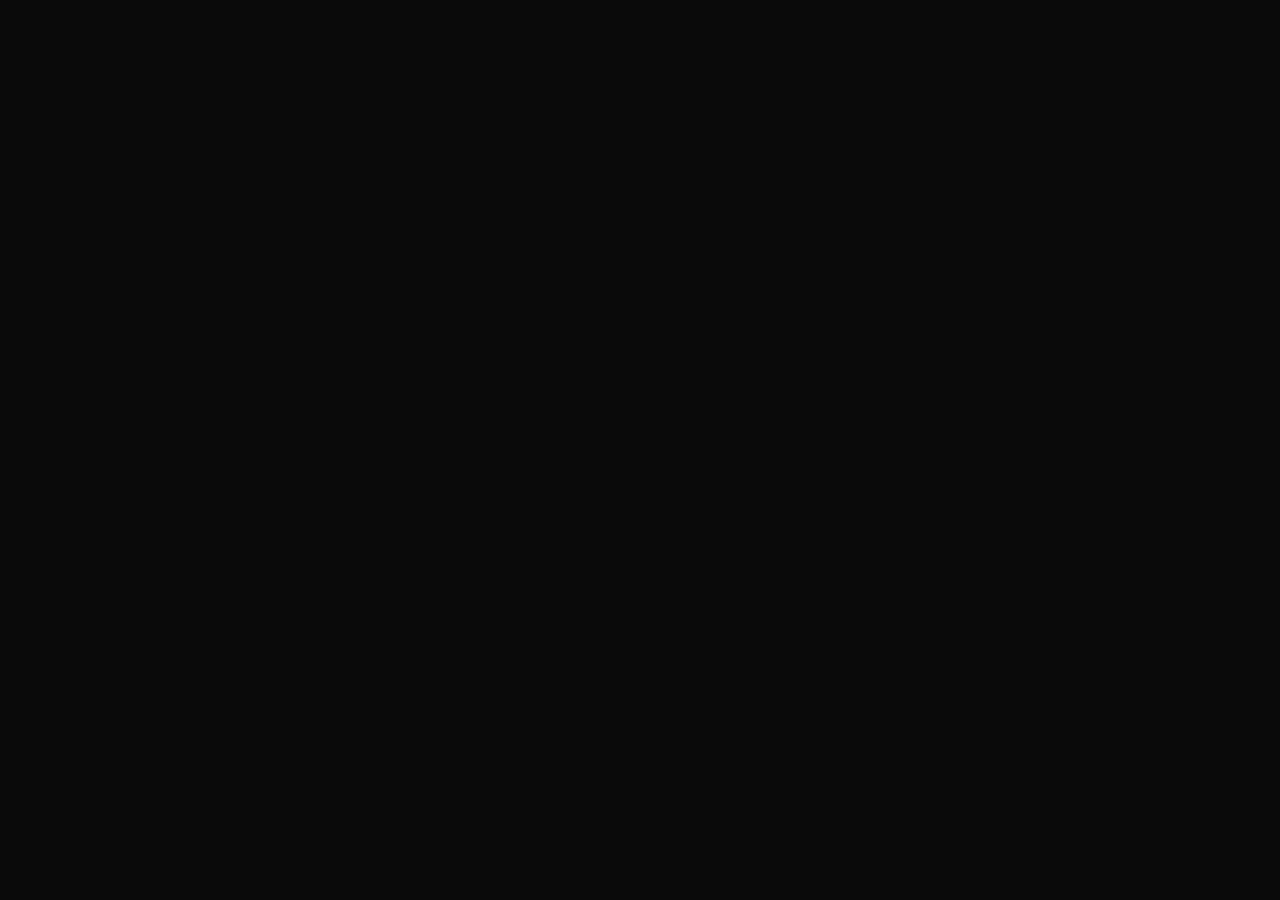
==== OneDrive/Desktop/BaoGiaTrustBackLink/index.html @ f2954e38 "feat(01-01): design tokens, folder structure, index.html scaffold - assets/css/base.css: all CSS cus" ====
<!DOCTYPE html>
<html lang="vi">
<head>
  <meta charset="UTF-8">
  <meta name="viewport" content="width=device-width, initial-scale=1.0">
  <title>TrustBackLink — Báo Giá Dịch Vụ SEO</title>
  <link rel="preconnect" href="https://fonts.googleapis.com">
  <link rel="preconnect" href="https://fonts.gstatic.com" crossorigin>
  <link rel="stylesheet" href="https://fonts.googleapis.com/css2?family=Playfair+Display:wght@700&family=Be+Vietnam+Pro:wght@400;600&display=swap">
  <link rel="stylesheet" href="./assets/css/base.css">
</head>
<body>
  <!-- Phase 2 adds all content here -->
</body>
</html>
---- OneDrive/Desktop/BaoGiaTrustBackLink/assets/css/base.css ----
/* ============================================================
   base.css — BaoGia TrustBackLink
   Design token contract for all phases.
   Token names declared here are load-bearing — do not rename
   after Phase 1 is merged.
   ============================================================ */

/* ------------------------------------------------------------
   Block 1: COLORS
   ------------------------------------------------------------ */
:root {
  /* Core palette — DESIGN-01 */
  --gold-bright:   #FFD700;
  --gold-mid:      #C9A227;
  --gold-dim:      #8B6914;
  --black-rich:    #0A0A0A;
  --black-card:    #111111;
  --black-border:  #1E1E1E;
  --text-primary:  #F5F0E8;
  --text-muted:    #8A8070;

  /* Overlay — DESIGN-02 */
  --overlay-dark:  rgba(0, 0, 0, 0.65);

  /* Glow variants */
  --gold-glow:     rgba(255, 215, 0, 0.35);
  --gold-glow-dim: rgba(255, 215, 0, 0.15);

  /* Error state */
  --color-error:   #FF4444;
}

/* ------------------------------------------------------------
   Block 2: SPACING
   ------------------------------------------------------------ */
:root {
  --space-xs:   4px;
  --space-sm:   8px;
  --space-md:   16px;
  --space-lg:   24px;
  --space-xl:   32px;
  --space-2xl:  48px;
  --space-3xl:  64px;

  /* Floating CTA minimum touch target — CTA-01 */
  --cta-touch:  56px;
}

/* ------------------------------------------------------------
   Block 3: TYPOGRAPHY
   ------------------------------------------------------------ */
:root {
  --text-sm:   14px;
  --text-base: 16px;
  --text-lg:   28px;
  --text-xl:   40px;
}

/* ------------------------------------------------------------
   Block 4: Z-INDEX STACK
   ------------------------------------------------------------ */
:root {
  --z-canvas:  0;
  --z-overlay: 1;
  --z-content: 2;
  --z-float:   100;
  --z-modal:   200;
}

/* ------------------------------------------------------------
   Block 5: CARD TOKENS
   DESIGN-05: featured card border and shadow
   DESIGN-06: non-featured card border
   ------------------------------------------------------------ */
:root {
  --card-featured-border: 1px solid var(--gold-bright);
  --card-featured-shadow: 0 0 24px var(--gold-glow);
  --card-default-border:  1px solid var(--black-border);
  --card-bg:              linear-gradient(135deg, var(--black-card) 0%, #0D0D0D 100%);
  --card-hover-lift:      translateY(-4px);
}

/* ------------------------------------------------------------
   Block 6: BREAKPOINTS
   NOTE: --bp-mobile is documentation only. Do NOT use
   var(--bp-mobile) inside @media conditions — CSS custom
   properties are not supported in media query conditions.
   Always use the literal value 768px in @media queries.
   ------------------------------------------------------------ */
:root {
  --bp-mobile: 768px;
}

/* ============================================================
   RESET
   ============================================================ */
*, *::before, *::after {
  box-sizing: border-box;
  margin: 0;
  padding: 0;
}

html {
  font-size: 16px;
  -webkit-text-size-adjust: 100%;
}

body {
  background-color: var(--black-rich);
  color: var(--text-primary);
  font-family: 'Be Vietnam Pro', system-ui, -apple-system, sans-serif;
  font-size: var(--text-base);
  line-height: 1.6;
}

/* ============================================================
   REDUCED MOTION
   Disables all CSS animations and transitions when the user
   has opted into reduced motion at the OS level (ANIM-08).
   ============================================================ */
@media (prefers-reduced-motion: reduce) {
  *, *::before, *::after {
    animation-duration: 0.01ms !important;
    transition-duration: 0.01ms !important;
  }
}
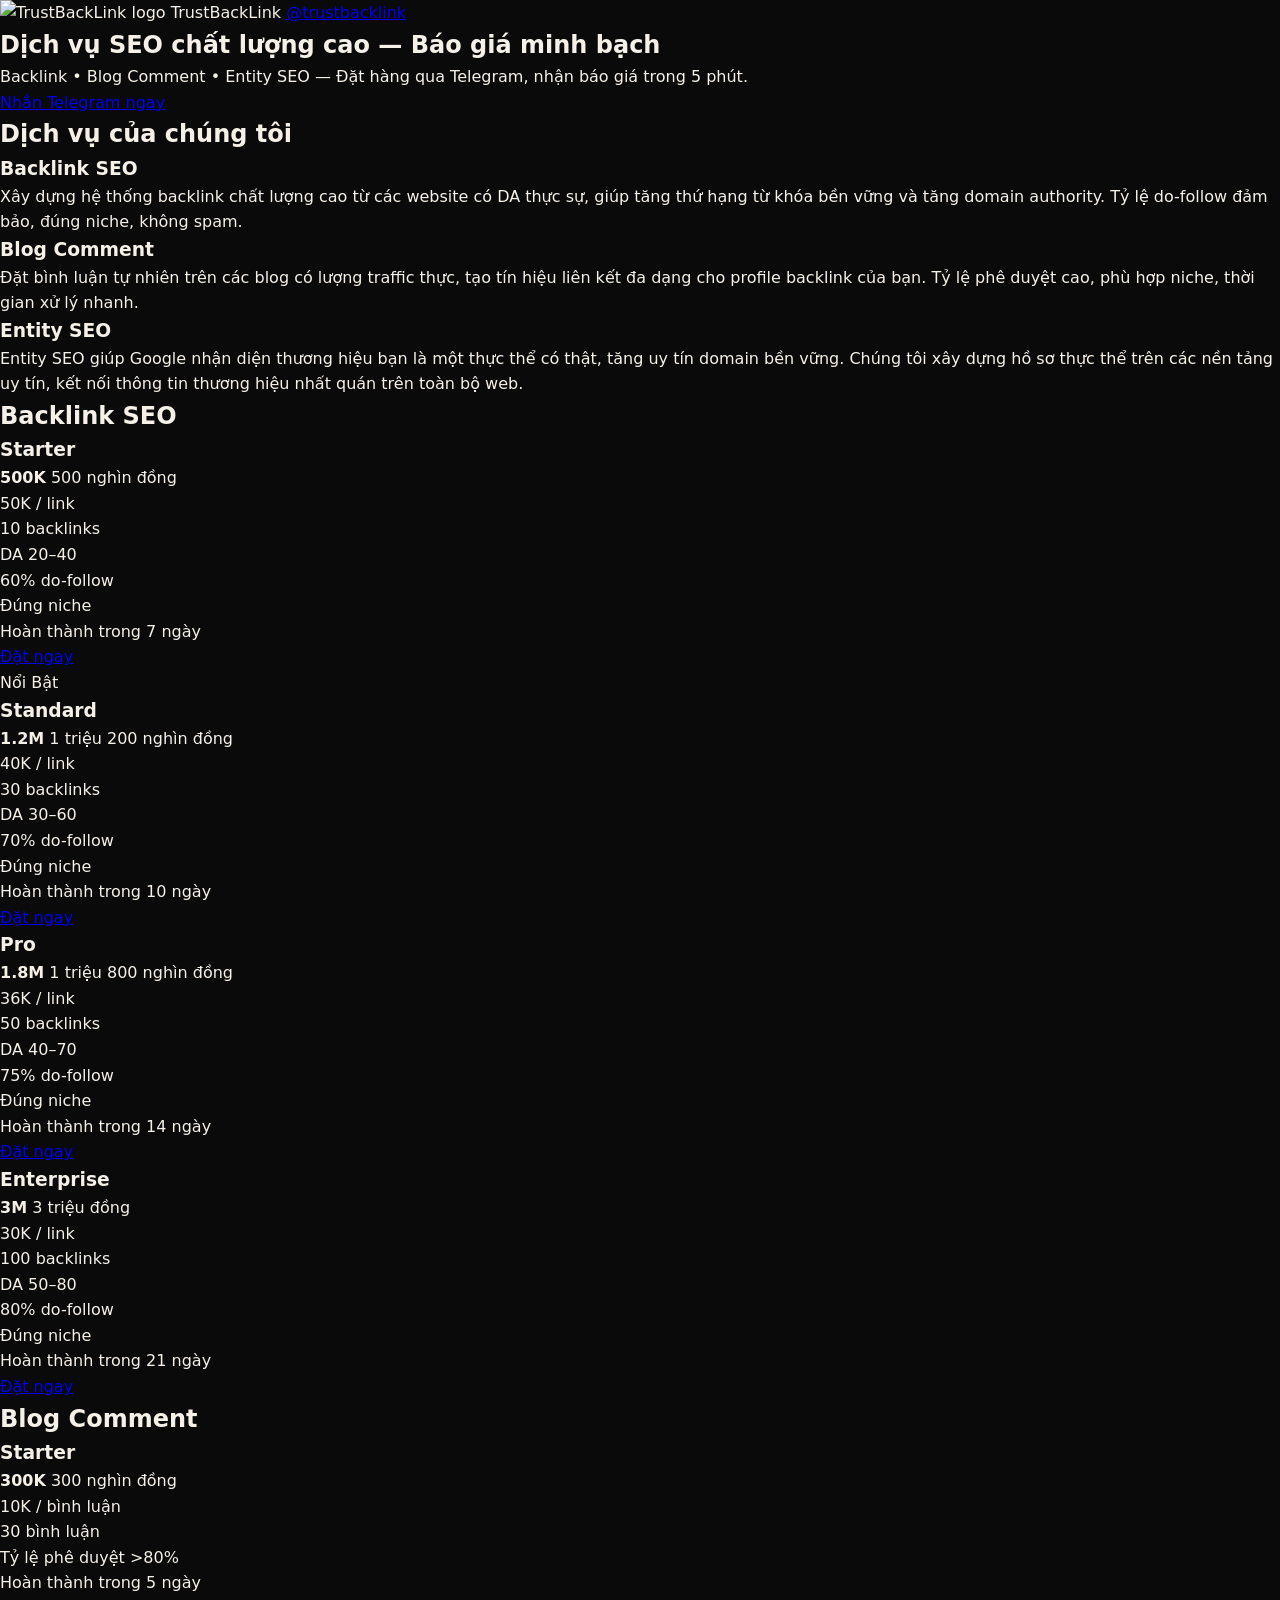
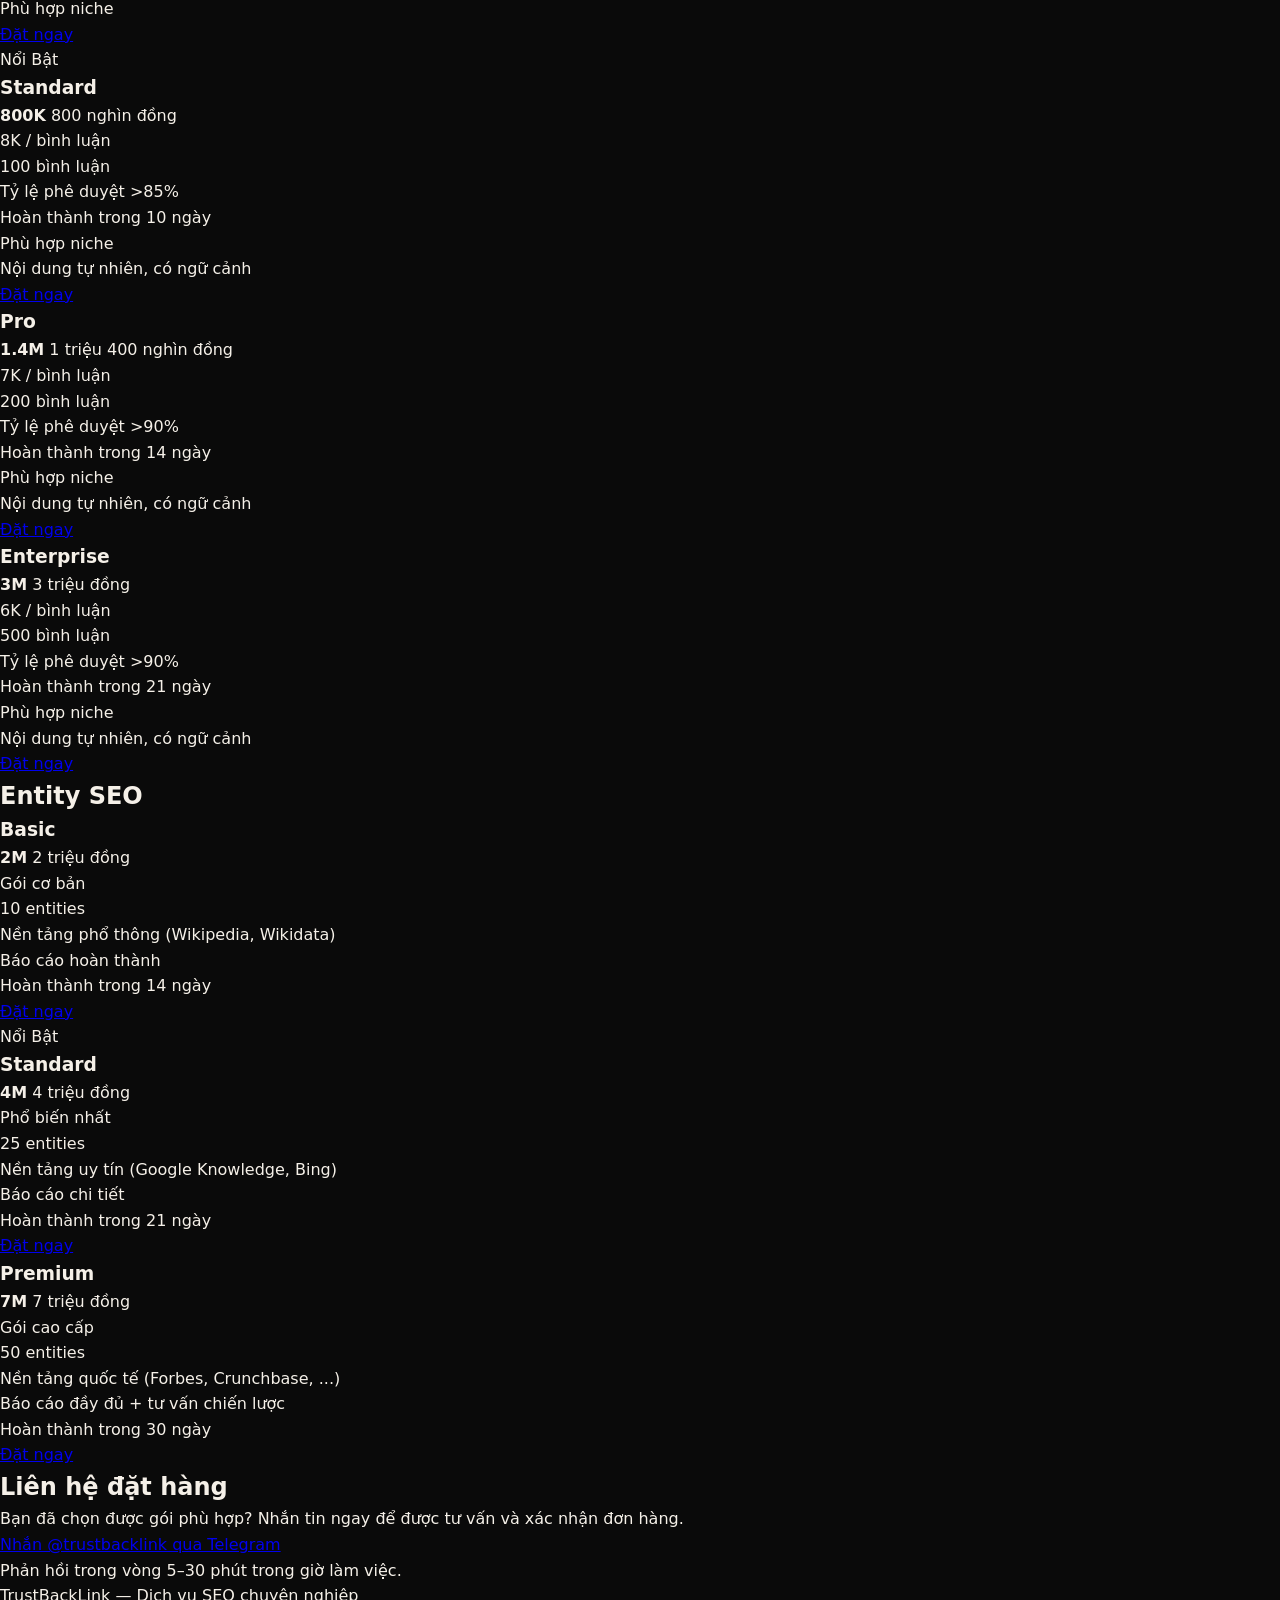
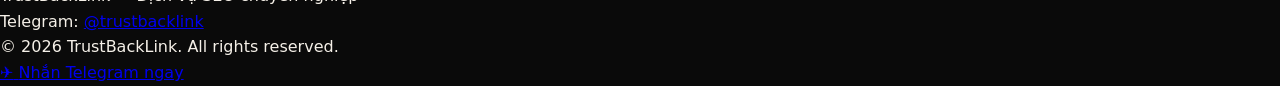
==== commit 7d62ce22: "feat(02): HTML skeleton complete — all 11 pricing cards, header, hero, footer Phase 2 HTML skeleton:" ====
--- a/OneDrive/Desktop/BaoGiaTrustBackLink/index.html
+++ b/OneDrive/Desktop/BaoGiaTrustBackLink/index.html
@@ -8,8 +8,353 @@
   <link rel="preconnect" href="https://fonts.gstatic.com" crossorigin>
   <link rel="stylesheet" href="https://fonts.googleapis.com/css2?family=Playfair+Display:wght@700&family=Be+Vietnam+Pro:wght@400;600&display=swap">
   <link rel="stylesheet" href="./assets/css/base.css">
+  <meta name="description" content="Báo giá dịch vụ SEO chuyên nghiệp — Backlink, Blog Comment, Entity SEO. Liên hệ @trustbacklink qua Telegram.">
+  <meta name="robots" content="index, follow">
 </head>
 <body>
-  <!-- Phase 2 adds all content here -->
+  <header class="site-header" role="banner">
+    <img src="./assets/images/logo.png" alt="TrustBackLink logo" class="brand-logo">
+    <span class="brand-name">TrustBackLink</span>
+    <a class="brand-telegram" href="https://t.me/trustbacklink" rel="noopener" target="_blank">@trustbacklink</a>
+  </header>
+
+  <section id="hero" class="hero">
+    <h1 class="hero__tagline">Dịch vụ SEO chất lượng cao — Báo giá minh bạch</h1>
+    <p class="hero__sub">Backlink • Blog Comment • Entity SEO — Đặt hàng qua Telegram, nhận báo giá trong 5 phút.</p>
+    <a class="cta-primary"
+       href="tg://resolve?domain=trustbacklink"
+       data-fallback="https://t.me/trustbacklink"
+       rel="noopener"
+       aria-label="Nhắn Telegram ngay">Nhắn Telegram ngay</a>
+  </section>
+
+  <main>
+    <!-- Plans 02-02, 02-03, 02-04 fill this main -->
+
+    <section id="services" class="services">
+      <h2>Dịch vụ của chúng tôi</h2>
+      <div class="services__grid">
+
+        <!-- Backlink SEO -->
+        <article class="service-card">
+          <h3 class="service-card__title">Backlink SEO</h3>
+          <p class="service-card__desc">Xây dựng hệ thống backlink chất lượng cao từ các website có DA thực sự,
+          giúp tăng thứ hạng từ khóa bền vững và tăng domain authority.
+          Tỷ lệ do-follow đảm bảo, đúng niche, không spam.</p>
+        </article>
+
+        <!-- Blog Comment -->
+        <article class="service-card">
+          <h3 class="service-card__title">Blog Comment</h3>
+          <p class="service-card__desc">Đặt bình luận tự nhiên trên các blog có lượng traffic thực,
+          tạo tín hiệu liên kết đa dạng cho profile backlink của bạn.
+          Tỷ lệ phê duyệt cao, phù hợp niche, thời gian xử lý nhanh.</p>
+        </article>
+
+        <!-- Entity SEO — mandatory 2-sentence explanation per SVC-03 -->
+        <article class="service-card">
+          <h3 class="service-card__title">Entity SEO</h3>
+          <p class="service-card__desc">Entity SEO giúp Google nhận diện thương hiệu bạn là một thực thể có thật,
+          tăng uy tín domain bền vững.
+          Chúng tôi xây dựng hồ sơ thực thể trên các nền tảng uy tín,
+          kết nối thông tin thương hiệu nhất quán trên toàn bộ web.</p>
+        </article>
+
+      </div>
+    </section>
+
+    <section id="backlink" class="pricing">
+      <h2>Backlink SEO</h2>
+      <div class="pricing__grid">
+
+        <!-- BL Starter — non-featured -->
+        <article class="pricing-card" aria-label="Gói Starter — 500K">
+          <h3 class="pricing-card__tier">Starter</h3>
+          <p class="price">
+            <strong>500K</strong>
+            <span class="sr-only">500 nghìn đồng</span>
+          </p>
+          <p class="price-per-unit">50K / link</p>
+          <ul class="features">
+            <li>10 backlinks</li>
+            <li>DA 20–40</li>
+            <li>60% do-follow</li>
+            <li>Đúng niche</li>
+            <li>Hoàn thành trong 7 ngày</li>
+          </ul>
+          <a class="btn-cta"
+             href="tg://resolve?domain=trustbacklink&text=T%C3%B4i+mu%E1%BB%91n+mua+g%C3%B3i+Backlink+Starter+10+links"
+             data-fallback="https://t.me/trustbacklink?text=T%C3%B4i+mu%E1%BB%91n+mua+g%C3%B3i+Backlink+Starter+10+links"
+             rel="noopener"
+             target="_blank">Đặt ngay</a>
+        </article>
+
+        <!-- BL Standard — FEATURED -->
+        <article class="pricing-card pricing-card--featured" aria-label="Gói được đề xuất — Standard — 1.2M">
+          <span class="badge-featured">Nổi Bật</span>
+          <h3 class="pricing-card__tier">Standard</h3>
+          <p class="price">
+            <strong>1.2M</strong>
+            <span class="sr-only">1 triệu 200 nghìn đồng</span>
+          </p>
+          <p class="price-per-unit">40K / link</p>
+          <ul class="features">
+            <li>30 backlinks</li>
+            <li>DA 30–60</li>
+            <li>70% do-follow</li>
+            <li>Đúng niche</li>
+            <li>Hoàn thành trong 10 ngày</li>
+          </ul>
+          <a class="btn-cta"
+             href="tg://resolve?domain=trustbacklink&text=T%C3%B4i+mu%E1%BB%91n+mua+g%C3%B3i+Backlink+Standard+30+links"
+             data-fallback="https://t.me/trustbacklink?text=T%C3%B4i+mu%E1%BB%91n+mua+g%C3%B3i+Backlink+Standard+30+links"
+             rel="noopener"
+             target="_blank">Đặt ngay</a>
+        </article>
+
+        <!-- BL Pro — non-featured -->
+        <article class="pricing-card" aria-label="Gói Pro — 1.8M">
+          <h3 class="pricing-card__tier">Pro</h3>
+          <p class="price">
+            <strong>1.8M</strong>
+            <span class="sr-only">1 triệu 800 nghìn đồng</span>
+          </p>
+          <p class="price-per-unit">36K / link</p>
+          <ul class="features">
+            <li>50 backlinks</li>
+            <li>DA 40–70</li>
+            <li>75% do-follow</li>
+            <li>Đúng niche</li>
+            <li>Hoàn thành trong 14 ngày</li>
+          </ul>
+          <a class="btn-cta"
+             href="tg://resolve?domain=trustbacklink&text=T%C3%B4i+mu%E1%BB%91n+mua+g%C3%B3i+Backlink+Pro+50+links"
+             data-fallback="https://t.me/trustbacklink?text=T%C3%B4i+mu%E1%BB%91n+mua+g%C3%B3i+Backlink+Pro+50+links"
+             rel="noopener"
+             target="_blank">Đặt ngay</a>
+        </article>
+
+        <!-- BL Enterprise — non-featured -->
+        <article class="pricing-card" aria-label="Gói Enterprise — 3M">
+          <h3 class="pricing-card__tier">Enterprise</h3>
+          <p class="price">
+            <strong>3M</strong>
+            <span class="sr-only">3 triệu đồng</span>
+          </p>
+          <p class="price-per-unit">30K / link</p>
+          <ul class="features">
+            <li>100 backlinks</li>
+            <li>DA 50–80</li>
+            <li>80% do-follow</li>
+            <li>Đúng niche</li>
+            <li>Hoàn thành trong 21 ngày</li>
+          </ul>
+          <a class="btn-cta"
+             href="tg://resolve?domain=trustbacklink&text=T%C3%B4i+mu%E1%BB%91n+mua+g%C3%B3i+Backlink+Enterprise+100+links"
+             data-fallback="https://t.me/trustbacklink?text=T%C3%B4i+mu%E1%BB%91n+mua+g%C3%B3i+Backlink+Enterprise+100+links"
+             rel="noopener"
+             target="_blank">Đặt ngay</a>
+        </article>
+
+      </div>
+    </section>
+
+    <section id="blog-comment" class="pricing">
+      <h2>Blog Comment</h2>
+      <div class="pricing__grid">
+
+        <!-- BC Starter — non-featured -->
+        <article class="pricing-card" aria-label="Gói Starter — 300K">
+          <h3 class="pricing-card__tier">Starter</h3>
+          <p class="price">
+            <strong>300K</strong>
+            <span class="sr-only">300 nghìn đồng</span>
+          </p>
+          <p class="price-per-unit">10K / bình luận</p>
+          <ul class="features">
+            <li>30 bình luận</li>
+            <li>Tỷ lệ phê duyệt &gt;80%</li>
+            <li>Hoàn thành trong 5 ngày</li>
+            <li>Phù hợp niche</li>
+          </ul>
+          <a class="btn-cta"
+             href="tg://resolve?domain=trustbacklink&text=T%C3%B4i+mu%E1%BB%91n+mua+g%C3%B3i+Blog+Comment+Starter+30+b%C3%ACnh+lu%E1%BA%ADn"
+             data-fallback="https://t.me/trustbacklink?text=T%C3%B4i+mu%E1%BB%91n+mua+g%C3%B3i+Blog+Comment+Starter+30+b%C3%ACnh+lu%E1%BA%ADn"
+             rel="noopener"
+             target="_blank">Đặt ngay</a>
+        </article>
+
+        <!-- BC Standard — FEATURED -->
+        <article class="pricing-card pricing-card--featured" aria-label="Gói được đề xuất — Standard — 800K">
+          <span class="badge-featured">Nổi Bật</span>
+          <h3 class="pricing-card__tier">Standard</h3>
+          <p class="price">
+            <strong>800K</strong>
+            <span class="sr-only">800 nghìn đồng</span>
+          </p>
+          <p class="price-per-unit">8K / bình luận</p>
+          <ul class="features">
+            <li>100 bình luận</li>
+            <li>Tỷ lệ phê duyệt &gt;85%</li>
+            <li>Hoàn thành trong 10 ngày</li>
+            <li>Phù hợp niche</li>
+            <li>Nội dung tự nhiên, có ngữ cảnh</li>
+          </ul>
+          <a class="btn-cta"
+             href="tg://resolve?domain=trustbacklink&text=T%C3%B4i+mu%E1%BB%91n+mua+g%C3%B3i+Blog+Comment+Standard+100+b%C3%ACnh+lu%E1%BA%ADn"
+             data-fallback="https://t.me/trustbacklink?text=T%C3%B4i+mu%E1%BB%91n+mua+g%C3%B3i+Blog+Comment+Standard+100+b%C3%ACnh+lu%E1%BA%ADn"
+             rel="noopener"
+             target="_blank">Đặt ngay</a>
+        </article>
+
+        <!-- BC Pro — non-featured -->
+        <article class="pricing-card" aria-label="Gói Pro — 1.4M">
+          <h3 class="pricing-card__tier">Pro</h3>
+          <p class="price">
+            <strong>1.4M</strong>
+            <span class="sr-only">1 triệu 400 nghìn đồng</span>
+          </p>
+          <p class="price-per-unit">7K / bình luận</p>
+          <ul class="features">
+            <li>200 bình luận</li>
+            <li>Tỷ lệ phê duyệt &gt;90%</li>
+            <li>Hoàn thành trong 14 ngày</li>
+            <li>Phù hợp niche</li>
+            <li>Nội dung tự nhiên, có ngữ cảnh</li>
+          </ul>
+          <a class="btn-cta"
+             href="tg://resolve?domain=trustbacklink&text=T%C3%B4i+mu%E1%BB%91n+mua+g%C3%B3i+Blog+Comment+Pro+200+b%C3%ACnh+lu%E1%BA%ADn"
+             data-fallback="https://t.me/trustbacklink?text=T%C3%B4i+mu%E1%BB%91n+mua+g%C3%B3i+Blog+Comment+Pro+200+b%C3%ACnh+lu%E1%BA%ADn"
+             rel="noopener"
+             target="_blank">Đặt ngay</a>
+        </article>
+
+        <!-- BC Enterprise — non-featured -->
+        <article class="pricing-card" aria-label="Gói Enterprise — 3M">
+          <h3 class="pricing-card__tier">Enterprise</h3>
+          <p class="price">
+            <strong>3M</strong>
+            <span class="sr-only">3 triệu đồng</span>
+          </p>
+          <p class="price-per-unit">6K / bình luận</p>
+          <ul class="features">
+            <li>500 bình luận</li>
+            <li>Tỷ lệ phê duyệt &gt;90%</li>
+            <li>Hoàn thành trong 21 ngày</li>
+            <li>Phù hợp niche</li>
+            <li>Nội dung tự nhiên, có ngữ cảnh</li>
+          </ul>
+          <a class="btn-cta"
+             href="tg://resolve?domain=trustbacklink&text=T%C3%B4i+mu%E1%BB%91n+mua+g%C3%B3i+Blog+Comment+Enterprise+500+b%C3%ACnh+lu%E1%BA%ADn"
+             data-fallback="https://t.me/trustbacklink?text=T%C3%B4i+mu%E1%BB%91n+mua+g%C3%B3i+Blog+Comment+Enterprise+500+b%C3%ACnh+lu%E1%BA%ADn"
+             rel="noopener"
+             target="_blank">Đặt ngay</a>
+        </article>
+
+      </div>
+    </section>
+
+    <section id="entity" class="pricing">
+      <h2>Entity SEO</h2>
+      <div class="pricing__grid">
+
+        <!-- EN Basic — non-featured -->
+        <article class="pricing-card" aria-label="Gói Basic — 2M">
+          <h3 class="pricing-card__tier">Basic</h3>
+          <p class="price">
+            <strong>2M</strong>
+            <span class="sr-only">2 triệu đồng</span>
+          </p>
+          <p class="price-per-unit">Gói cơ bản</p>
+          <ul class="features">
+            <li>10 entities</li>
+            <li>Nền tảng phổ thông (Wikipedia, Wikidata)</li>
+            <li>Báo cáo hoàn thành</li>
+            <li>Hoàn thành trong 14 ngày</li>
+          </ul>
+          <a class="btn-cta"
+             href="tg://resolve?domain=trustbacklink&text=T%C3%B4i+mu%E1%BB%91n+mua+g%C3%B3i+Entity+SEO+Basic"
+             data-fallback="https://t.me/trustbacklink?text=T%C3%B4i+mu%E1%BB%91n+mua+g%C3%B3i+Entity+SEO+Basic"
+             rel="noopener"
+             target="_blank">Đặt ngay</a>
+        </article>
+
+        <!-- EN Standard — FEATURED -->
+        <article class="pricing-card pricing-card--featured" aria-label="Gói được đề xuất — Standard — 4M">
+          <span class="badge-featured">Nổi Bật</span>
+          <h3 class="pricing-card__tier">Standard</h3>
+          <p class="price">
+            <strong>4M</strong>
+            <span class="sr-only">4 triệu đồng</span>
+          </p>
+          <p class="price-per-unit">Phổ biến nhất</p>
+          <ul class="features">
+            <li>25 entities</li>
+            <li>Nền tảng uy tín (Google Knowledge, Bing)</li>
+            <li>Báo cáo chi tiết</li>
+            <li>Hoàn thành trong 21 ngày</li>
+          </ul>
+          <a class="btn-cta"
+             href="tg://resolve?domain=trustbacklink&text=T%C3%B4i+mu%E1%BB%91n+mua+g%C3%B3i+Entity+SEO+Standard"
+             data-fallback="https://t.me/trustbacklink?text=T%C3%B4i+mu%E1%BB%91n+mua+g%C3%B3i+Entity+SEO+Standard"
+             rel="noopener"
+             target="_blank">Đặt ngay</a>
+        </article>
+
+        <!-- EN Premium — non-featured -->
+        <article class="pricing-card" aria-label="Gói Premium — 7M">
+          <h3 class="pricing-card__tier">Premium</h3>
+          <p class="price">
+            <strong>7M</strong>
+            <span class="sr-only">7 triệu đồng</span>
+          </p>
+          <p class="price-per-unit">Gói cao cấp</p>
+          <ul class="features">
+            <li>50 entities</li>
+            <li>Nền tảng quốc tế (Forbes, Crunchbase, ...)</li>
+            <li>Báo cáo đầy đủ + tư vấn chiến lược</li>
+            <li>Hoàn thành trong 30 ngày</li>
+          </ul>
+          <a class="btn-cta"
+             href="tg://resolve?domain=trustbacklink&text=T%C3%B4i+mu%E1%BB%91n+mua+g%C3%B3i+Entity+SEO+Premium"
+             data-fallback="https://t.me/trustbacklink?text=T%C3%B4i+mu%E1%BB%91n+mua+g%C3%B3i+Entity+SEO+Premium"
+             rel="noopener"
+             target="_blank">Đặt ngay</a>
+        </article>
+
+      </div>
+    </section>
+
+    <section id="contact" class="contact">
+      <h2>Liên hệ đặt hàng</h2>
+      <p>Bạn đã chọn được gói phù hợp? Nhắn tin ngay để được tư vấn và xác nhận đơn hàng.</p>
+      <a class="btn-cta btn-cta--large"
+         href="tg://resolve?domain=trustbacklink"
+         data-fallback="https://t.me/trustbacklink"
+         rel="noopener"
+         target="_blank"
+         aria-label="Nhắn @trustbacklink qua Telegram">
+        Nhắn @trustbacklink qua Telegram
+      </a>
+      <p class="contact__note">Phản hồi trong vòng 5–30 phút trong giờ làm việc.</p>
+    </section>
+
+  </main>
+
+  <footer class="site-footer">
+    <p>TrustBackLink — Dịch vụ SEO chuyên nghiệp</p>
+    <p>Telegram: <a href="https://t.me/trustbacklink" rel="noopener" target="_blank">@trustbacklink</a></p>
+    <p>© 2026 TrustBackLink. All rights reserved.</p>
+  </footer>
+
+  <a id="cta-float"
+     href="tg://resolve?domain=trustbacklink"
+     data-fallback="https://t.me/trustbacklink"
+     rel="noopener"
+     aria-label="Nhắn Telegram ngay"
+     title="Nhắn Telegram ngay">
+    <span aria-hidden="true">✈</span>
+    <span class="sr-only">Nhắn Telegram ngay</span>
+  </a>
 </body>
 </html>
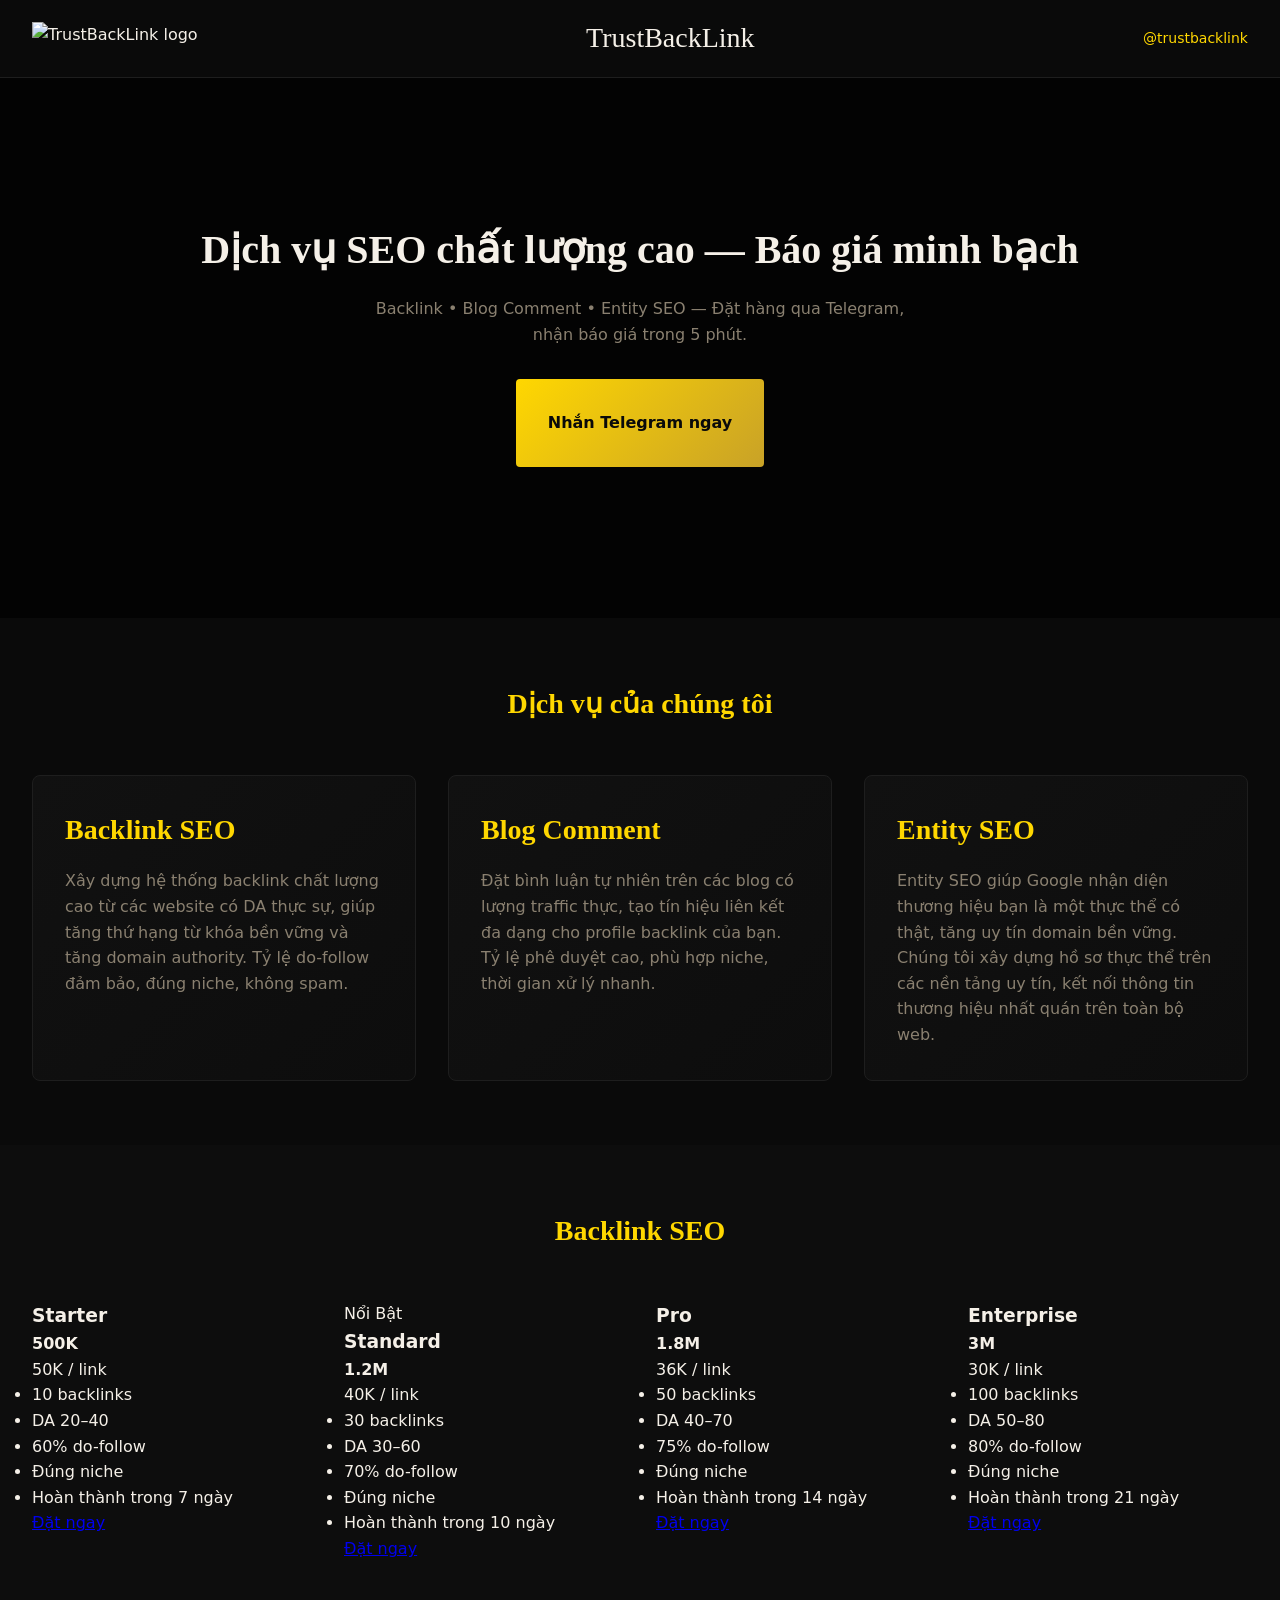
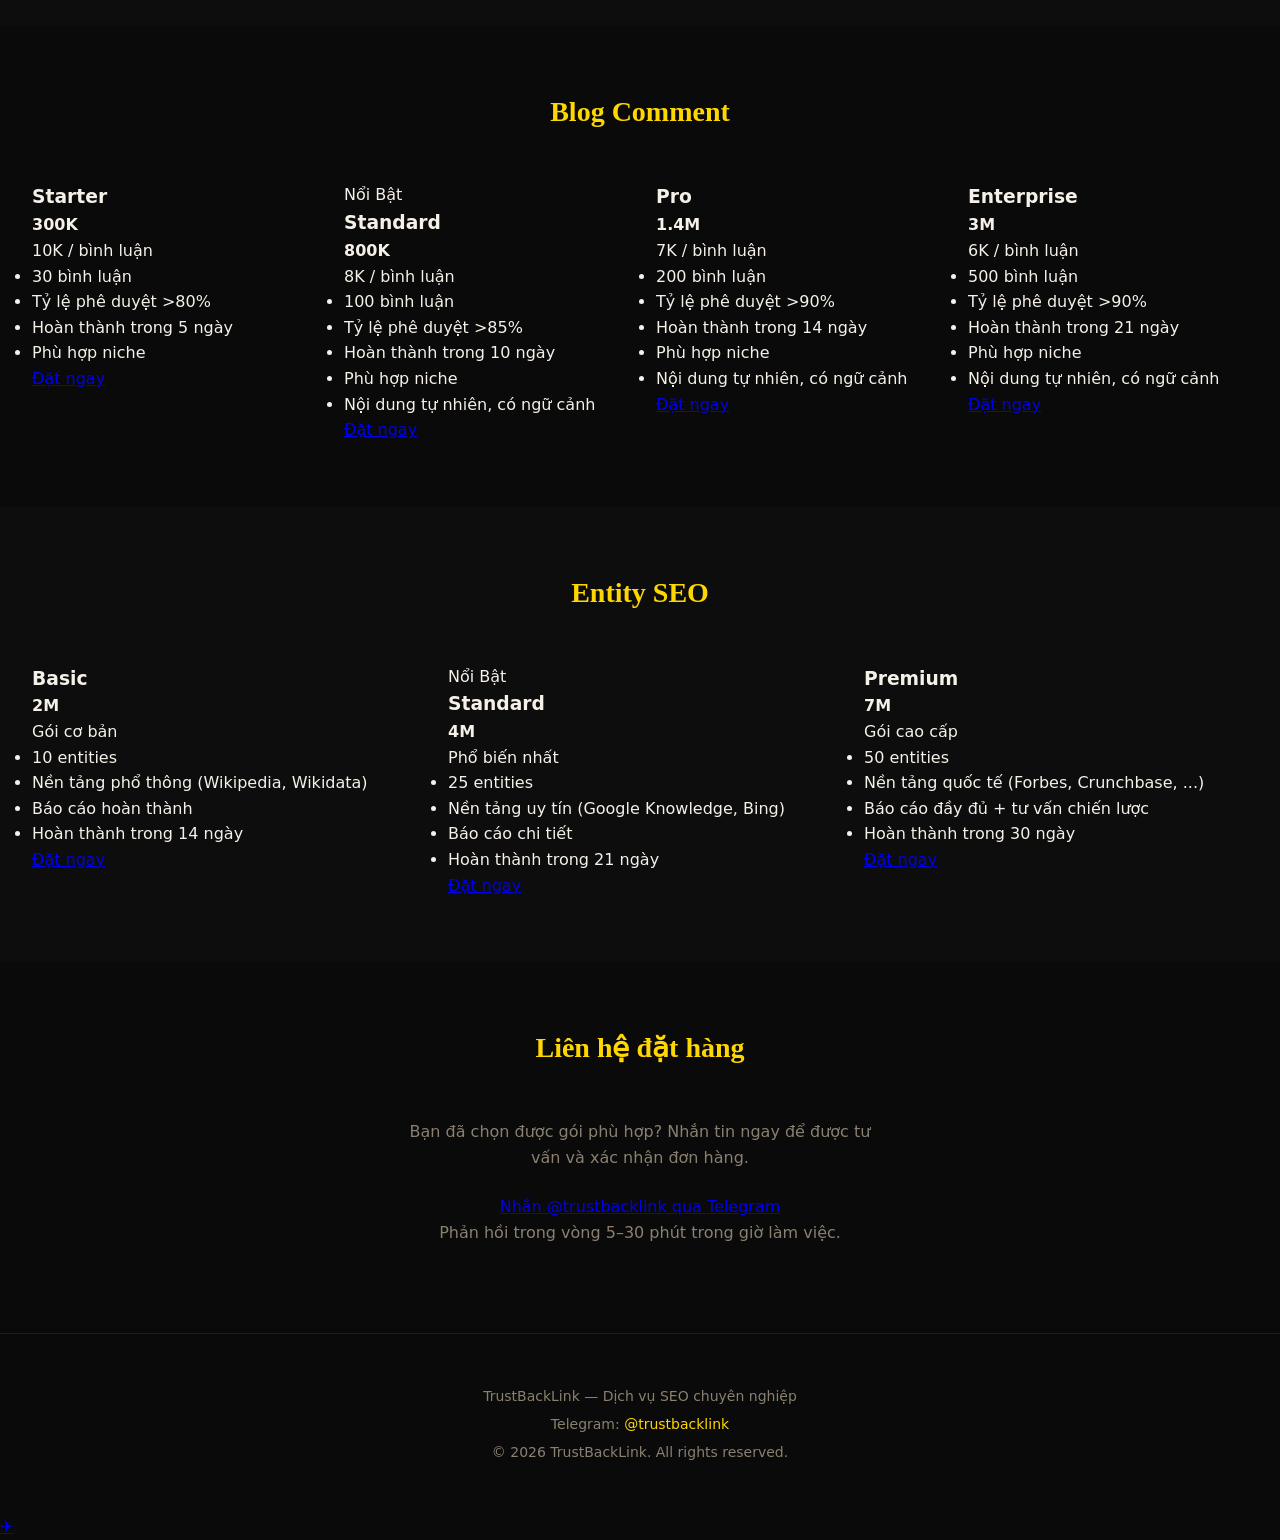
==== commit 7c5163d3: "feat(03-01): wire CSS links and write layout.css — header, hero, grid, footer - Added layout.css, co" ====
--- a/OneDrive/Desktop/BaoGiaTrustBackLink/index.html
+++ b/OneDrive/Desktop/BaoGiaTrustBackLink/index.html
@@ -8,6 +8,9 @@
   <link rel="preconnect" href="https://fonts.gstatic.com" crossorigin>
   <link rel="stylesheet" href="https://fonts.googleapis.com/css2?family=Playfair+Display:wght@700&family=Be+Vietnam+Pro:wght@400;600&display=swap">
   <link rel="stylesheet" href="./assets/css/base.css">
+  <link rel="stylesheet" href="./assets/css/layout.css">
+  <link rel="stylesheet" href="./assets/css/components.css">
+  <link rel="stylesheet" href="./assets/css/animations.css">
   <meta name="description" content="Báo giá dịch vụ SEO chuyên nghiệp — Backlink, Blog Comment, Entity SEO. Liên hệ @trustbacklink qua Telegram.">
   <meta name="robots" content="index, follow">
 </head>
--- a/OneDrive/Desktop/BaoGiaTrustBackLink/assets/css/layout.css
+++ b/OneDrive/Desktop/BaoGiaTrustBackLink/assets/css/layout.css
@@ -0,0 +1,207 @@
+/* ============================================================
+   layout.css — BaoGia TrustBackLink
+   Structural layout: header, hero, sections, grids, footer.
+   Phase 03 — CSS Styling.
+   ============================================================ */
+
+/* ------------------------------------------------------------
+   SECTION 1: SITE HEADER
+   ------------------------------------------------------------ */
+.site-header {
+  display: flex;
+  align-items: center;
+  justify-content: space-between;
+  padding: var(--space-md) var(--space-xl);
+  background: var(--black-rich);
+  border-bottom: 1px solid var(--black-border);
+  position: sticky;
+  top: 0;
+  z-index: var(--z-content);
+}
+
+.brand-logo { height: 32px; width: auto; }
+
+.brand-name {
+  font-family: 'Playfair Display', serif;
+  font-size: var(--text-lg);
+  color: var(--text-primary);
+}
+
+.brand-telegram {
+  color: var(--gold-bright);
+  font-size: var(--text-sm);
+  text-decoration: none;
+}
+
+.brand-telegram:hover { text-decoration: underline; }
+
+/* ------------------------------------------------------------
+   SECTION 2: HERO SECTION
+   ------------------------------------------------------------ */
+.hero {
+  min-height: 60vh;
+  display: flex;
+  flex-direction: column;
+  align-items: center;
+  justify-content: center;
+  text-align: center;
+  padding: var(--space-3xl) var(--space-xl);
+  background: var(--black-rich);
+  position: relative;
+}
+
+.hero__tagline {
+  font-family: 'Playfair Display', serif;
+  font-size: var(--text-xl);
+  color: var(--text-primary);
+  line-height: 1.1;
+  margin-bottom: var(--space-lg);
+}
+
+.hero__sub {
+  font-size: var(--text-base);
+  color: var(--text-muted);
+  max-width: 560px;
+  margin-bottom: var(--space-xl);
+}
+
+.cta-primary {
+  display: inline-block;
+  padding: var(--space-md) var(--space-xl);
+  background: linear-gradient(135deg, var(--gold-bright) 0%, var(--gold-mid) 100%);
+  color: var(--black-rich);
+  font-weight: 600;
+  font-size: var(--text-base);
+  border-radius: 4px;
+  text-decoration: none;
+  min-height: var(--cta-touch);
+  line-height: var(--cta-touch);
+}
+
+.cta-primary:hover { opacity: 0.9; }
+
+/* ------------------------------------------------------------
+   SECTION 3: OVERLAY LAYER
+   ------------------------------------------------------------ */
+.hero::before {
+  content: '';
+  position: absolute;
+  inset: 0;
+  background: var(--overlay-dark);
+  z-index: var(--z-overlay);
+  pointer-events: none;
+}
+
+.hero > * { position: relative; z-index: var(--z-content); }
+
+/* ------------------------------------------------------------
+   SECTION 4: MAIN SECTIONS
+   ------------------------------------------------------------ */
+.pricing, .services, #contact {
+  padding: var(--space-3xl) var(--space-xl);
+  position: relative;
+}
+
+.pricing h2, .services h2, #contact h2 {
+  font-family: 'Playfair Display', serif;
+  font-size: var(--text-lg);
+  color: var(--gold-bright);
+  margin-bottom: var(--space-2xl);
+  text-align: center;
+}
+
+.pricing:nth-child(odd) { background: var(--black-rich); }
+.pricing:nth-child(even) { background: #0D0D0D; }
+
+/* ------------------------------------------------------------
+   SECTION 5: SERVICES GRID
+   ------------------------------------------------------------ */
+.services__grid {
+  display: grid;
+  grid-template-columns: repeat(3, 1fr);
+  gap: var(--space-xl);
+}
+
+.service-card {
+  background: var(--card-bg);
+  border: var(--card-default-border);
+  border-radius: 8px;
+  padding: var(--space-xl);
+}
+
+.service-card__title {
+  font-family: 'Playfair Display', serif;
+  font-size: var(--text-lg);
+  color: var(--gold-bright);
+  margin-bottom: var(--space-md);
+}
+
+.service-card__desc {
+  color: var(--text-muted);
+  font-size: var(--text-base);
+  line-height: 1.6;
+}
+
+@media (max-width: 768px) { .services__grid { grid-template-columns: 1fr; } }
+
+/* ------------------------------------------------------------
+   SECTION 6: PRICING GRID
+   ------------------------------------------------------------ */
+.pricing__grid {
+  display: grid;
+  grid-template-columns: repeat(auto-fit, minmax(220px, 1fr));
+  gap: var(--space-xl);
+}
+
+@media (max-width: 768px) { .pricing__grid { grid-template-columns: 1fr; } }
+
+/* ------------------------------------------------------------
+   SECTION 7: CONTACT SECTION
+   ------------------------------------------------------------ */
+#contact { text-align: center; }
+
+#contact p {
+  color: var(--text-muted);
+  margin-bottom: var(--space-lg);
+  max-width: 480px;
+  margin-left: auto;
+  margin-right: auto;
+}
+
+/* ------------------------------------------------------------
+   SECTION 8: FOOTER
+   ------------------------------------------------------------ */
+.site-footer {
+  padding: var(--space-2xl) var(--space-xl);
+  background: var(--black-rich);
+  border-top: 1px solid var(--black-border);
+  text-align: center;
+}
+
+.site-footer p {
+  color: var(--text-muted);
+  font-size: var(--text-sm);
+  line-height: 2;
+}
+
+.site-footer a {
+  color: var(--gold-bright);
+  text-decoration: none;
+}
+
+.site-footer a:hover { text-decoration: underline; }
+
+/* ------------------------------------------------------------
+   SECTION 9: SCREEN-READER UTILITY
+   ------------------------------------------------------------ */
+.sr-only {
+  position: absolute;
+  width: 1px;
+  height: 1px;
+  padding: 0;
+  margin: -1px;
+  overflow: hidden;
+  clip: rect(0,0,0,0);
+  white-space: nowrap;
+  border: 0;
+}
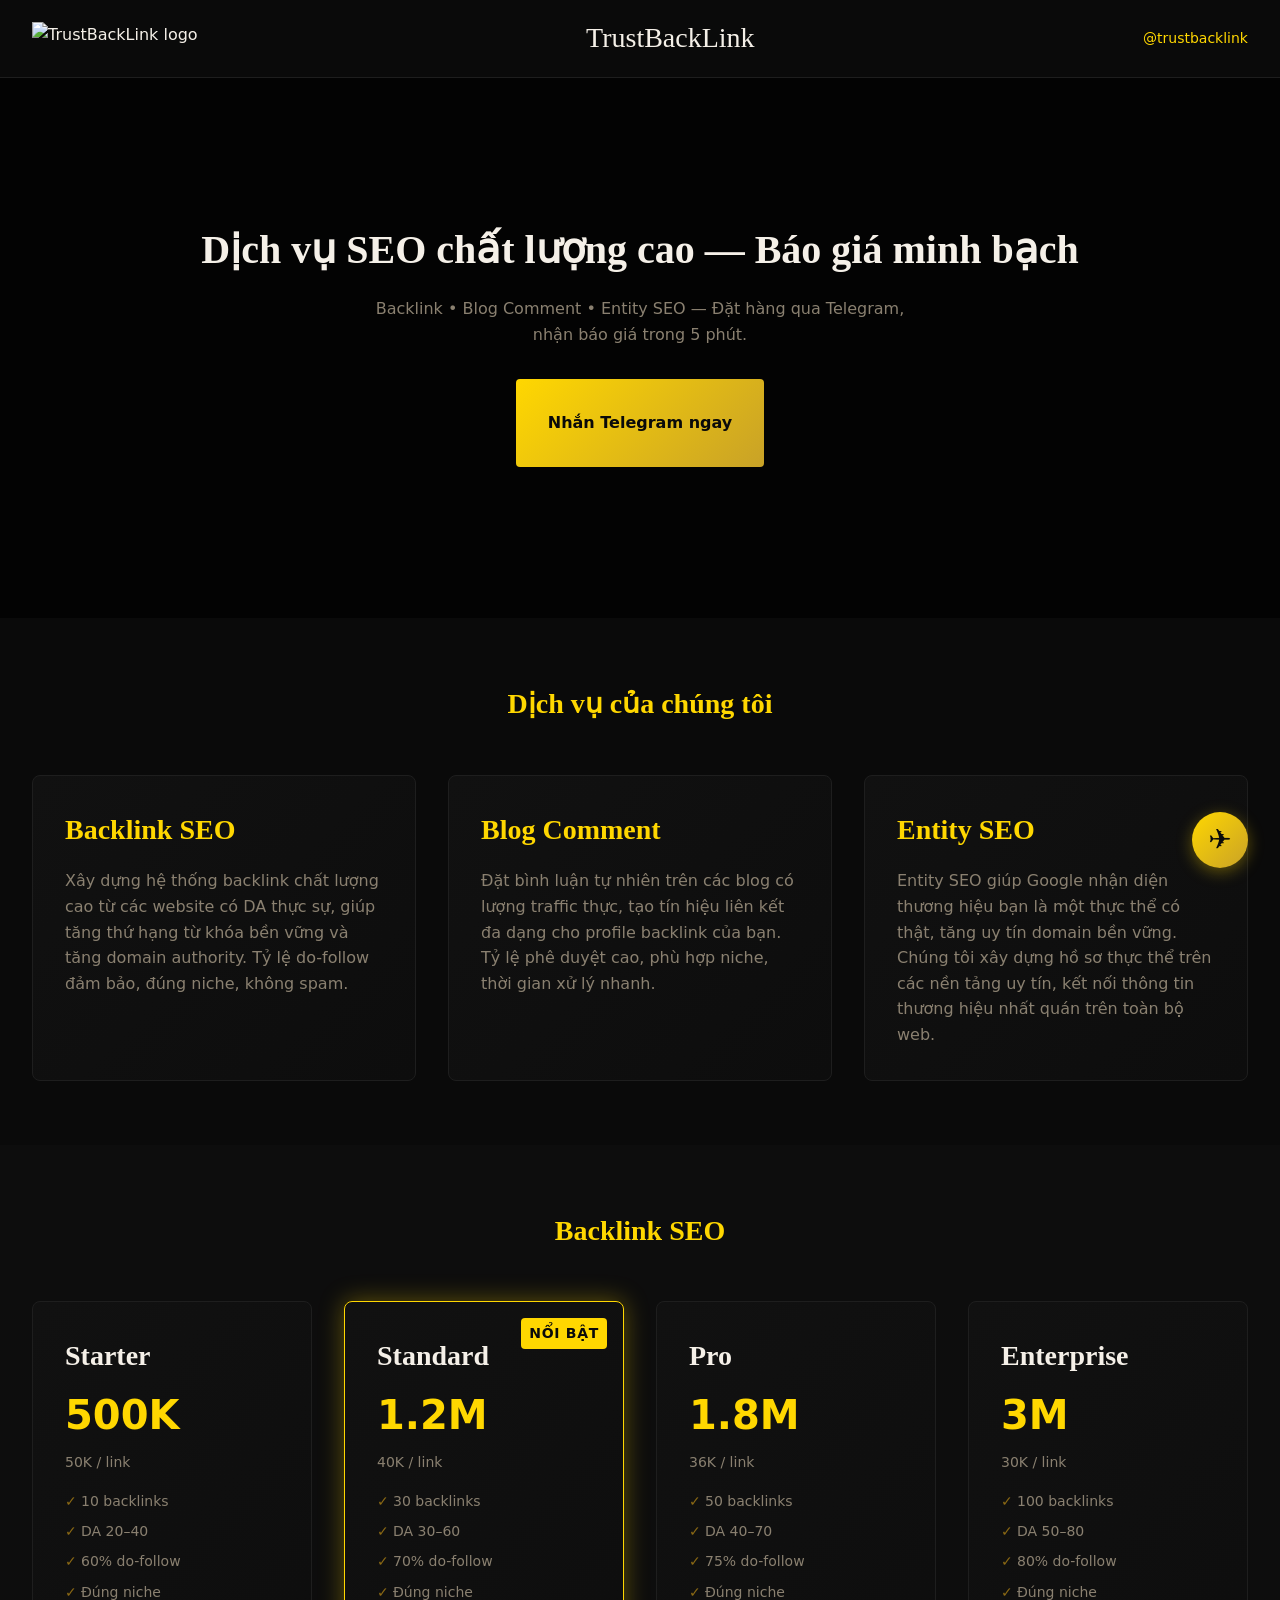
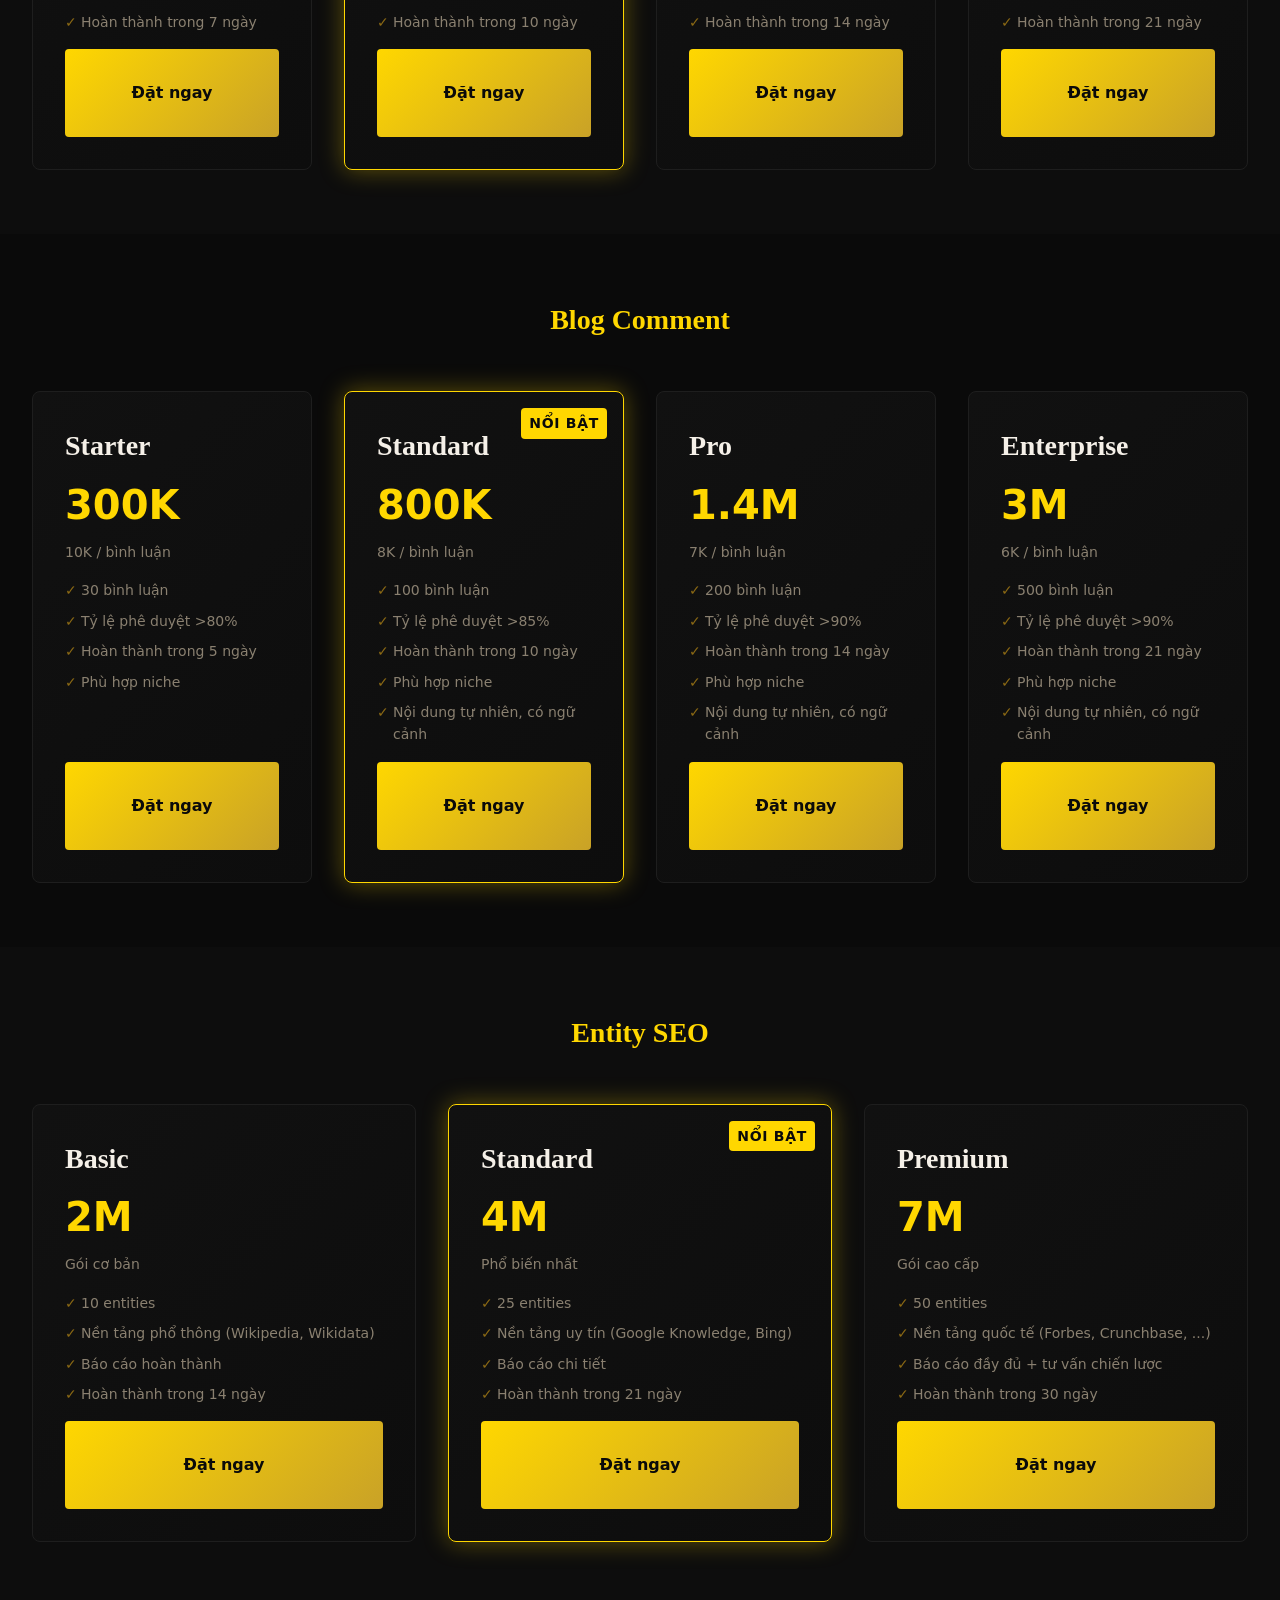
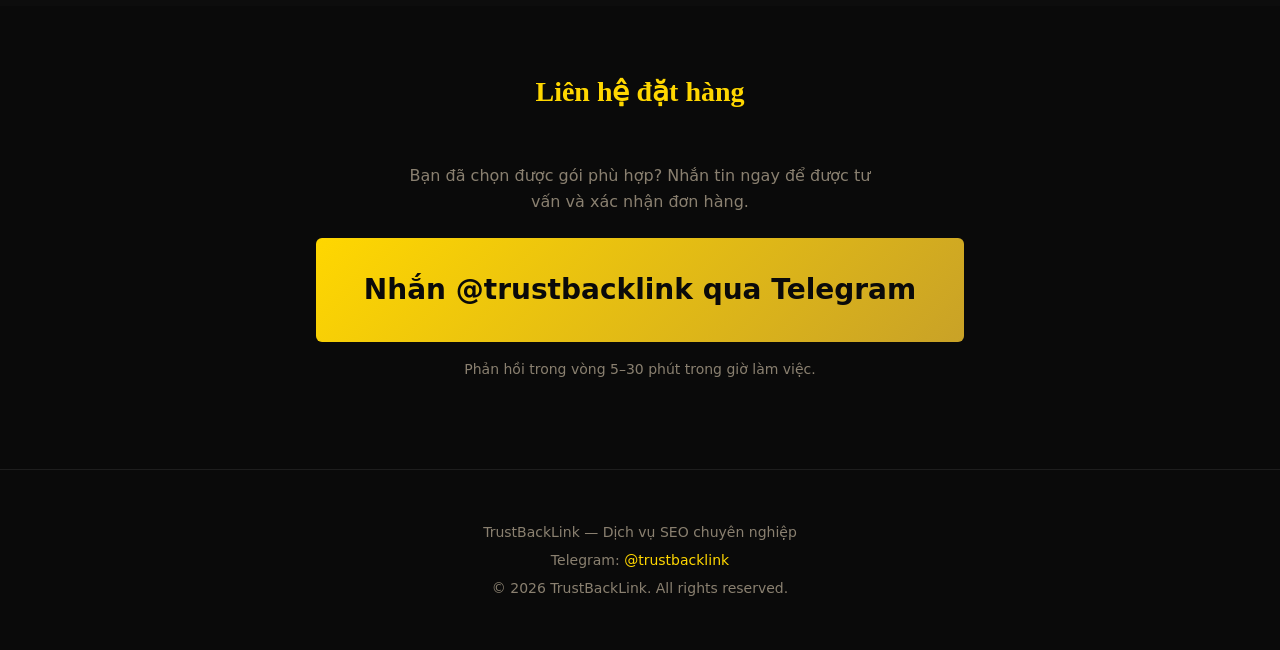
==== commit 6597f049: "feat(04-02): wire scene.js into index.html + canvas CSS in layout.css canvas#particle-canvas: fixed/" ====
--- a/OneDrive/Desktop/BaoGiaTrustBackLink/index.html
+++ b/OneDrive/Desktop/BaoGiaTrustBackLink/index.html
@@ -359,5 +359,39 @@
     <span aria-hidden="true">✈</span>
     <span class="sr-only">Nhắn Telegram ngay</span>
   </a>
+
+  <canvas id="particle-canvas" aria-hidden="true"></canvas>
+
+  <script type="module">
+    import { init, resize, render } from './assets/js/scene.js';
+
+    function bootstrap() {
+      const canvas = document.getElementById('particle-canvas');
+
+      // WebGL check before init — skip if unavailable
+      const gl = canvas.getContext('webgl') || canvas.getContext('experimental-webgl');
+      if (!gl) {
+        canvas.classList.add('hidden');
+        return;
+      }
+
+      init(canvas);
+      resize();
+      window.addEventListener('resize', resize);
+
+      // TODO Phase 5: remove this rAF loop and replace with gsap.ticker.add(render)
+      function loop() {
+        render();
+        requestAnimationFrame(loop);
+      }
+      requestAnimationFrame(loop);
+    }
+
+    if (document.readyState === 'loading') {
+      document.addEventListener('DOMContentLoaded', bootstrap);
+    } else {
+      bootstrap();
+    }
+  </script>
 </body>
 </html>
--- a/OneDrive/Desktop/BaoGiaTrustBackLink/assets/css/layout.css
+++ b/OneDrive/Desktop/BaoGiaTrustBackLink/assets/css/layout.css
@@ -205,3 +205,29 @@
   white-space: nowrap;
   border: 0;
 }
+
+/* SECTION 10: THREE.JS CANVAS — PERF-01, HERO-03, HERO-04 */
+
+#particle-canvas {
+  position: fixed;
+  top: 0;
+  left: 0;
+  width: 100vw;
+  height: 100vh;
+  z-index: var(--z-canvas);
+  pointer-events: none;
+  display: block;
+}
+
+#particle-canvas.hidden {
+  display: none;
+}
+
+@media (max-width: 768px) {
+  #particle-canvas {
+    display: none;
+  }
+  .hero {
+    background: radial-gradient(ellipse at 50% 30%, rgba(201, 162, 39, 0.25) 0%, rgba(10, 10, 10, 1) 60%);
+  }
+}
--- a/OneDrive/Desktop/BaoGiaTrustBackLink/assets/css/components.css
+++ b/OneDrive/Desktop/BaoGiaTrustBackLink/assets/css/components.css
@@ -0,0 +1,162 @@
+/* ============================================================
+   components.css — BaoGia TrustBackLink
+   Pricing cards, featured treatment, badge, CTA buttons,
+   floating CTA. All colors via var() — no hardcoded hex.
+   ============================================================ */
+
+/* ------------------------------------------------------------
+   SECTION 1: BASE PRICING CARD
+   ------------------------------------------------------------ */
+.pricing-card {
+  position: relative;
+  background: var(--card-bg);
+  border: var(--card-default-border);
+  border-radius: 8px;
+  padding: var(--space-xl);
+  display: flex;
+  flex-direction: column;
+  gap: var(--space-md);
+}
+
+/* ------------------------------------------------------------
+   SECTION 2: FEATURED CARD MODIFIER
+   DESIGN-05
+   ------------------------------------------------------------ */
+.pricing-card--featured {
+  border: var(--card-featured-border);
+  box-shadow: var(--card-featured-shadow);
+  z-index: 1;
+}
+
+/* ------------------------------------------------------------
+   SECTION 3: FEATURED BADGE
+   ------------------------------------------------------------ */
+.badge-featured {
+  position: absolute;
+  top: var(--space-md);
+  right: var(--space-md);
+  background: var(--gold-bright);
+  color: var(--black-rich);
+  font-size: var(--text-sm);
+  font-weight: 600;
+  padding: var(--space-xs) var(--space-sm);
+  border-radius: 4px;
+  text-transform: uppercase;
+  letter-spacing: 0.05em;
+}
+
+/* ------------------------------------------------------------
+   SECTION 4: CARD CONTENT ELEMENTS
+   ------------------------------------------------------------ */
+.pricing-card__tier {
+  font-family: 'Playfair Display', serif;
+  font-size: var(--text-lg);
+  color: var(--text-primary);
+  padding-right: var(--space-2xl);
+}
+
+.price {
+  font-size: var(--text-xl);
+  font-weight: 700;
+  color: var(--gold-bright);
+  line-height: 1;
+}
+
+.price strong {
+  font-size: inherit;
+  color: inherit;
+}
+
+.price-per-unit {
+  font-size: var(--text-sm);
+  color: var(--text-muted);
+}
+
+.features {
+  list-style: none;
+  padding: 0;
+  display: flex;
+  flex-direction: column;
+  gap: var(--space-sm);
+  flex: 1;
+}
+
+.features li {
+  font-size: var(--text-sm);
+  color: var(--text-muted);
+  padding-left: var(--space-md);
+  position: relative;
+}
+
+.features li::before {
+  content: '\2713';
+  position: absolute;
+  left: 0;
+  color: var(--gold-dim);
+}
+
+/* ------------------------------------------------------------
+   SECTION 5: CTA BUTTONS
+   CTA-01: minimum touch target via --cta-touch
+   ------------------------------------------------------------ */
+.btn-cta {
+  display: block;
+  text-align: center;
+  padding: var(--space-md) var(--space-lg);
+  background: linear-gradient(135deg, var(--gold-bright) 0%, var(--gold-mid) 100%);
+  color: var(--black-rich);
+  font-weight: 600;
+  font-size: var(--text-base);
+  border-radius: 4px;
+  text-decoration: none;
+  min-height: var(--cta-touch);
+  line-height: var(--cta-touch);
+  margin-top: auto;
+}
+
+.btn-cta:hover {
+  opacity: 0.9;
+}
+
+.btn-cta--large {
+  padding: var(--space-lg) var(--space-2xl);
+  font-size: var(--text-lg);
+  border-radius: 6px;
+  display: inline-block;
+}
+
+/* ------------------------------------------------------------
+   SECTION 6: FLOATING CTA
+   CTA-01: fixed bottom-right, touch target 56px
+   ------------------------------------------------------------ */
+#cta-float {
+  position: fixed;
+  bottom: var(--space-xl);
+  right: var(--space-xl);
+  z-index: var(--z-float);
+  width: var(--cta-touch);
+  height: var(--cta-touch);
+  background: linear-gradient(135deg, var(--gold-bright) 0%, var(--gold-mid) 100%);
+  color: var(--black-rich);
+  border-radius: 50%;
+  display: flex;
+  align-items: center;
+  justify-content: center;
+  font-size: var(--text-lg);
+  text-decoration: none;
+  box-shadow: 0 4px 16px var(--gold-glow);
+}
+
+#cta-float:hover {
+  transform: scale(1.08);
+}
+
+/* ------------------------------------------------------------
+   SECTION 7: CONTACT NOTE
+   BEM: .contact__note (as used in index.html)
+   ------------------------------------------------------------ */
+.contact__note {
+  color: var(--text-muted);
+  font-size: var(--text-sm);
+  margin-top: var(--space-md);
+}
--- a/OneDrive/Desktop/BaoGiaTrustBackLink/assets/css/animations.css
+++ b/OneDrive/Desktop/BaoGiaTrustBackLink/assets/css/animations.css
@@ -0,0 +1,39 @@
+/* ============================================================
+   animations.css — BaoGia TrustBackLink
+   Transition timing and transform states only.
+   Base styles live in components.css.
+   prefers-reduced-motion is handled in base.css Block 6 —
+   do NOT redeclare it here.
+   ============================================================ */
+
+/* ------------------------------------------------------------
+   Pricing card hover lift — ANIM-07
+   Uses --card-hover-lift token (translateY(-4px))
+   ------------------------------------------------------------ */
+.pricing-card {
+  transition: transform 0.25s ease, box-shadow 0.25s ease;
+}
+
+.pricing-card:hover {
+  transform: var(--card-hover-lift);
+  box-shadow: 0 8px 32px var(--gold-glow-dim);
+}
+
+.pricing-card--featured:hover {
+  transform: var(--card-hover-lift);
+  box-shadow: 0 8px 40px var(--gold-glow);
+}
+
+/* ------------------------------------------------------------
+   Floating CTA transition
+   ------------------------------------------------------------ */
+#cta-float {
+  transition: transform 0.2s ease, box-shadow 0.2s ease;
+}
+
+/* ------------------------------------------------------------
+   Button transition
+   ------------------------------------------------------------ */
+.btn-cta {
+  transition: opacity 0.2s ease;
+}
